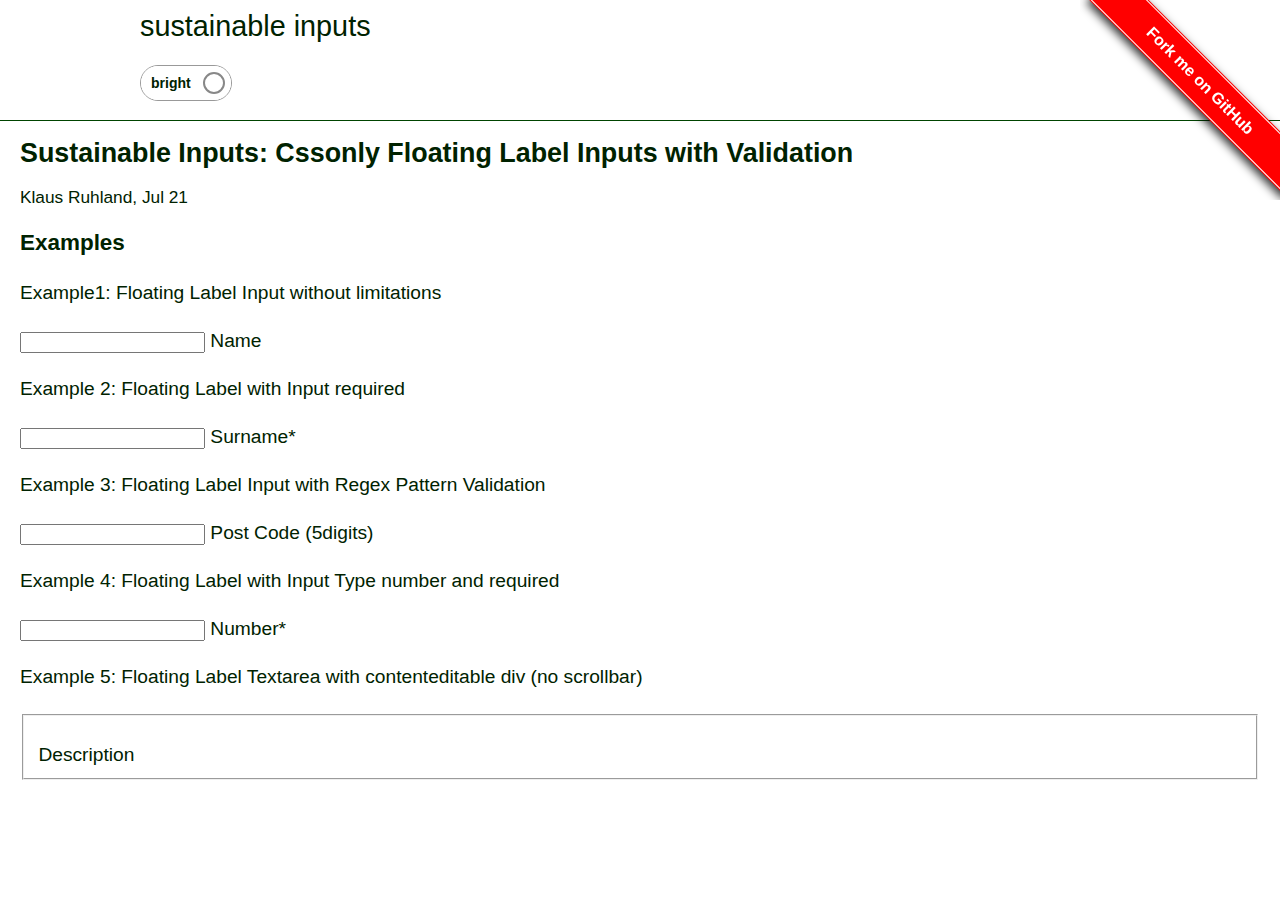
==== index.html @ 29b567c2 "correcitons 090721" ====
<!DOCTYPE html>
<html>
  <head>
    <meta charset="utf-8">
    <meta name="viewport" content="width=device-width, initial-scale=1.0">
    <meta name="google-site-verification" content="NIvedsrhbRO36XuGC5pBYHdrNS_gs_S3iHNRwJfjYGk" />
    <title>Sustainable Inputs klausruhland hszg github cssonly floating label</title>
      <link rel="stylesheet" type="text/css" href="./style.css" />   
      <link rel="stylesheet" type="text/css" href="./src/sustainable-input.css" />   
      <link rel="stylesheet" type="text/css" href="./src/sustainable-floating-label-underline.css" />   
      <link rel="stylesheet" type="text/css" href="./src/sustainable-floating-label-border.css" />   
      <link rel="stylesheet" type="text/css" href="./src/sustainable-floating-editable.css" />   
      <link rel="stylesheet" type="text/css" href="./src/sustainable-checkbox.css" />   
    </head>
  <body>
      <span id="forkongithub"><a href="https://github.com/klausruhland/sustainable-inputs">Fork me on GitHub</a></span>
      <input type="checkbox" name="themeswitch" class="themeswitch-checkbox" id="sustainable-themeswitch" tabindex="0" checked>
      <label class="themeswitch-label" for="sustainable-themeswitch">
          <span class="themeswitch-inner"></span>
          <span class="themeswitch-switch"></span>
      </label>
      <div class="title">
        <h1>sustainable inputs</h1>
      </div>
      <div class="page">
        <h1>Sustainable Inputs: Cssonly Floating Label Inputs with Validation</h1>
        <h2>Klaus Ruhland, Jul 21</h2>
        <div class="form">
          <h3>Examples</h3>
          <h4>Example1: Floating Label Input without limitations</h4>
            <div class="sustainable-input">
              <label class="sustainable-floating-label-underline">
                <input type="text" placeholder=" ">
                <span class="label">Name</span>
              </label>
            </div>
            <h4>Example 2: Floating Label with Input required</h4>
            <div class="sustainable-input">
              <label class="sustainable-floating-label-underline">
                <input required type="text" placeholder=" ">
                <span class="label">Surname*</span>
              </label>
            </div>
            <h4>Example 3: Floating Label Input with Regex Pattern Validation</h4>
            <div class="sustainable-input">
              <label class="sustainable-floating-label-underline">
                <input pattern="^[0-9]{5}$" type="text" placeholder=" ">
                <span class="label">Post Code (5digits)</span>
              </label>
            </div>
            <h4>Example 4: Floating Label with Input Type number and required</h4>
            <div class="sustainable-input">
              <label class="sustainable-floating-label-border">
                  <input type="number" required placeholder=" ">
                  <span class="label">Number*</span>
                </label>
            </div>
            <h4>Example 5: Floating Label Textarea with contenteditable div (no scrollbar)</h4>
            <div class="sustainable-input">
              <fieldset class="sustainable-floating-editable">
                <label>
                  <div class="content" contenteditable="true"></div>
                  <span class="label">Description</span>
                </label>
              </fieldset>
            </div>
        </div>              
      </div>
  </body>
</html>
---- style.css ----
body{
  padding: 0;
  margin: 0;
  border: 0;
  font-family: "Helvetica Neue", Helvetica, Arial, sans-serif; 
}

div.title {
  position: absolute;
  top: 0;
  left: 0;
  right: 0;
  height: 100px;
  border-bottom: 1px solid;
  padding: 10px;
  padding-left: 140px;
  z-index: 5;
  background-image: url(./klausruhland.svg);
  background-repeat: no-repeat;
  background-position-x: 10px;
  background-size: contain;
}

div.title h1{
  font-size: 1.8em;
  font-weight: 200;
  margin: 0;
}

.page {
  position: absolute;
  top: 0;
  left: 0;
  right: 0;
  bottom: 0;
  font-weight: 300;
  font-size: 1.2em;
  padding: 20px;
  padding-top: 120px;
  overflow-y: auto;
  box-sizing: border-box;
}

.page h1{
  font-size: 1.4em;
  font-weight: bold;
}
.page h2{
  font-size: 0.9em;
  font-weight: 200;
}
.page h3{
  font-weight: bold;
}

.page h4{
  font-weight: 300;
}
.form {
    width: auto;
}


.themeswitch-checkbox {
  -webkit-appearance: none;
}
.themeswitch-label {
  z-index: 50;
  position: absolute;
  left: 140px;
  top: 65px;
  width: 90px;
  height: 34px;
  display: block; 
  overflow: hidden; 
  cursor: pointer;
  border: 1px solid #999999; border-radius: 20px;
}
.themeswitch-inner {
  display: block; 
  width: 200%; 
  margin-left: -100%;
  transition: margin 0.3s ease-in 0s;
}
.themeswitch-inner:before, .themeswitch-inner:after {
  display: block; 
  float: left; 
  width: 50%; 
  height: 34px; 
  padding: 0; 
  line-height: 34px;
  font-weight: bold;
  font-size: 14px;
  box-sizing: border-box;
}
.themeswitch-inner:before {
  content: "bright";
  padding-left: 10px;
  background-color: white; 
  color: #002200;
}
.themeswitch-inner:after {
  content: "dark";
  padding-right: 10px;
  background-color: #002200; 
  color: white;
  text-align: right;
}
.themeswitch-switch {
  display: block; width: 18px; margin: 6px;
  background: #FFFFFF;
  position: absolute; top: 0; bottom: 0;
  right: 56px;
  border: 2px solid #888888; 
  border-radius: 20px;
  transition: all 0.3s ease-in 0s; 
}
.themeswitch-checkbox:checked + .themeswitch-label .themeswitch-inner {
  margin-left: 0;
}
.themeswitch-checkbox:checked + .themeswitch-label .themeswitch-switch {
  right: 0px; 
}



.themeswitch-checkbox:checked ~ .page {
  color:#002200;
  background-color: white;
}

.themeswitch-checkbox:not(:checked) ~ .page {
  background-color:#002200;
  color: white;
}

.themeswitch-checkbox:checked ~ div.title {
  color:#002200;
  background-color: white;
  border-color:#004400;
}

.themeswitch-checkbox:not(:checked) ~ div.title {
  background-color:#004400;
  color: white;
  border-color: white;
}

#forkongithub a{
  background:#f00;
  color:#fff;
  text-decoration:none;
  font-family:arial,sans-serif;
  text-align:center;
  font-weight:bold;
  padding:5px 40px;
  font-size:1rem;
  line-height:2rem;
  position:relative;
  transition:0.5s;
}
#forkongithub a:hover{
  background:#c11;
  color:#fff;
}
#forkongithub a::before,#forkongithub a::after{
  content:"";width:100%;
  display:block;position:
    absolute;top:1px;
  left:0;
  height:1px;
  background:#fff;
}
#forkongithub a::after{
  bottom:1px;top:auto;
}
@media screen and (min-width:800px){
  #forkongithub{
    position:fixed;
    display:block;
    top:0;
    right:0;
    width:200px;
    overflow:hidden;
    height:200px;
    z-index:9999;
  }
  #forkongithub a{
    width:200px;
    position:absolute;
    top:60px;
    right:-60px;
    transform:rotate(45deg);
    -webkit-transform:rotate(45deg);
    -ms-transform:rotate(45deg);
    -moz-transform:rotate(45deg);
    -o-transform:rotate(45deg);
    box-shadow:4px 4px 10px rgba(0,0,0,0.8);
  }
}
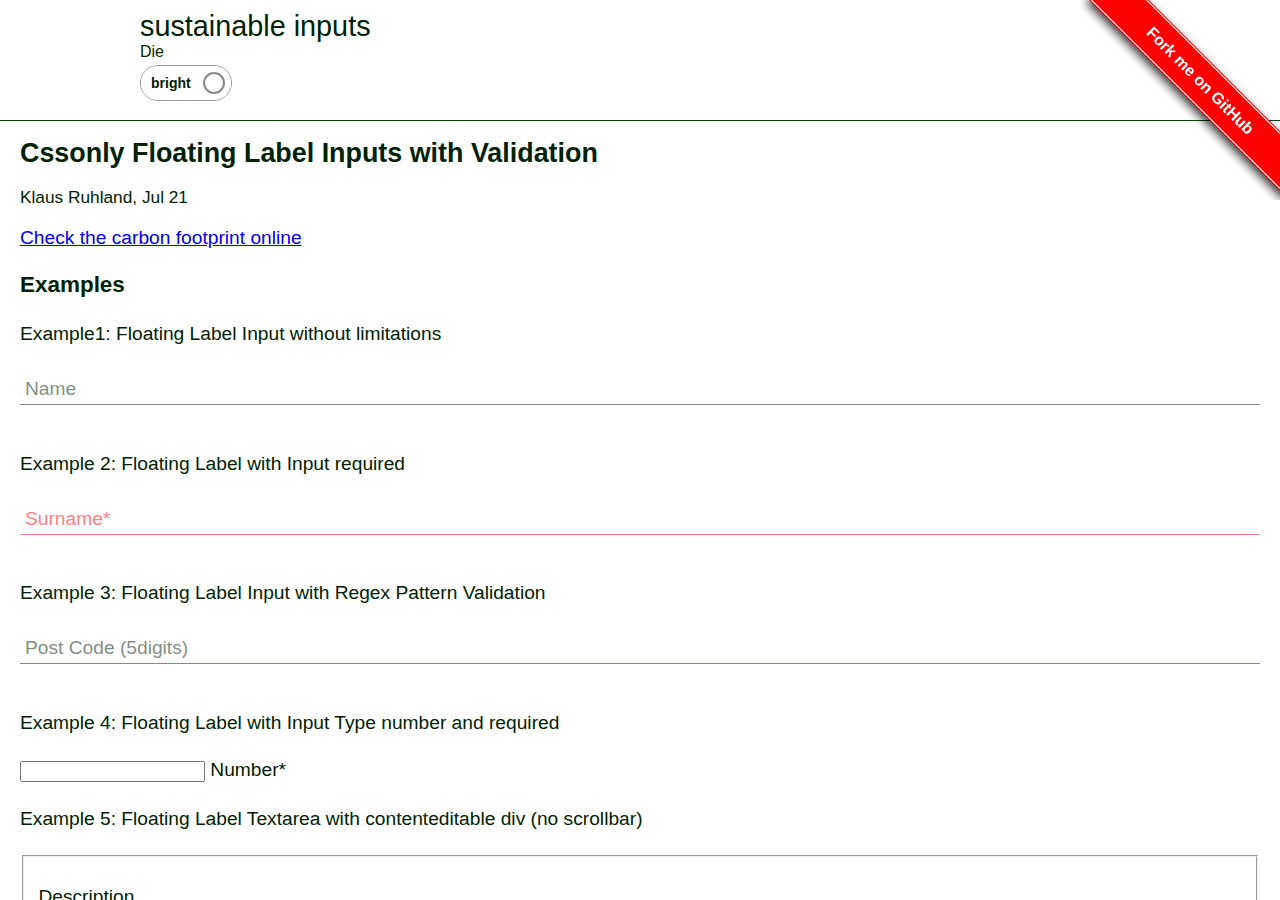
==== commit e3b6171c: "Update index.html" ====
--- a/index.html
+++ b/index.html
@@ -4,27 +4,27 @@
     <meta charset="utf-8">
     <meta name="viewport" content="width=device-width, initial-scale=1.0">
     <meta name="google-site-verification" content="NIvedsrhbRO36XuGC5pBYHdrNS_gs_S3iHNRwJfjYGk" />
-    <title>Sustainable Inputs klausruhland hszg github cssonly floating label</title>
-      <link rel="stylesheet" type="text/css" href="./style.css" />   
-      <link rel="stylesheet" type="text/css" href="./src/sustainable-input.css" />   
-      <link rel="stylesheet" type="text/css" href="./src/sustainable-floating-label-underline.css" />   
-      <link rel="stylesheet" type="text/css" href="./src/sustainable-floating-label-border.css" />   
-      <link rel="stylesheet" type="text/css" href="./src/sustainable-floating-editable.css" />   
-      <link rel="stylesheet" type="text/css" href="./src/sustainable-checkbox.css" />   
-    </head>
+    <title>Sustainable Inputs</title>
+    <link rel="stylesheet" type="text/css" href="./style.css" />   
+    <link rel="stylesheet" type="text/css" href="./src/sustainable-input.css"/>
+    <link rel="stylesheet" type="text/css" href="./src/sustainable-floating-label-underline.css" />   
+    <link rel="stylesheet" type="text/css" href="./src/sustainable-floating-label-border.css"/>
+    <link rel="stylesheet" type="text/css" href="./src/sustainable-floating-editable.css"/>
+  </head>
   <body>
       <span id="forkongithub"><a href="https://github.com/klausruhland/sustainable-inputs">Fork me on GitHub</a></span>
       <input type="checkbox" name="themeswitch" class="themeswitch-checkbox" id="sustainable-themeswitch" tabindex="0" checked>
       <label class="themeswitch-label" for="sustainable-themeswitch">
-          <span class="themeswitch-inner"></span>
-          <span class="themeswitch-switch"></span>
+        <span class="themeswitch-inner"></span>
+        <span class="themeswitch-switch"></span>
       </label>
       <div class="title">
-        <h1>sustainable inputs</h1>
+        <h1>sustainable inputs</h1>Die 
       </div>
       <div class="page">
-        <h1>Sustainable Inputs: Cssonly Floating Label Inputs with Validation</h1>
+        <h1>Cssonly Floating Label Inputs with Validation</h1>
         <h2>Klaus Ruhland, Jul 21</h2>
+        <p><a href="https://www.websitecarbon.com/website/klausruhland-github-io-sustainable-inputs/">Check the carbon footprint online</a></p>
         <div class="form">
           <h3>Examples</h3>
           <h4>Example1: Floating Label Input without limitations</h4>
--- a/src/sustainable-floating-label-underline.css
+++ b/src/sustainable-floating-label-underline.css
@@ -0,0 +1,61 @@
+
+label.sustainable-floating-label-underline { 
+    position:relative; 
+}  
+
+label.sustainable-floating-label-underline input:invalid{
+  color: red;
+  border-color: red;
+}
+label.sustainable-floating-label-underline input:valid{
+  color: inherit;
+}
+label.sustainable-floating-label-underline input:invalid ~ span.label{
+  color: red;
+}
+label.sustainable-floating-label-underline input:valid ~ span.label{
+  color: inherit;
+}
+
+
+label.sustainable-floating-label-underline input{
+  padding: 0.3em 0em 0.3em 0em;
+  display: block;
+  width: 100%;
+  border:none;
+  border-bottom: 1px solid;
+  border-radius: 0;
+  background-color: transparent;
+  font-size: inherit;
+}
+label.sustainable-floating-label-underline input:not(focus){
+  opacity: 0.5;
+}
+label.sustainable-floating-label-underline input:focus { 
+  outline:none; 
+  border-bottom: 2px solid;
+  border-radius: 0;
+}
+label.sustainable-floating-label-underline span.label{
+  font-size: inherit;
+  position: relative;
+  pointer-events:none;
+  opacity: 0.5;
+  left: 5px;
+  width: max-content;
+  top:-1.4em;
+  transition:0.2s ease all; 
+  -moz-transition:0.2s ease all; 
+  -webkit-transition:0.2s ease all;
+}
+label.sustainable-floating-label-underline input:focus ~ span.label, label.sustainable-floating-label-underline input:not(:placeholder-shown) ~ span.label 		{
+  top: -4.8em;
+  left: 0px;
+  font-size:0.6em;
+}
+    
+  label.sustainable-floating-label-underline input:focus, label.sustainable-floating-label-underline input:not(:placeholder-shown){
+    opacity: 1.0;
+  }
+
+
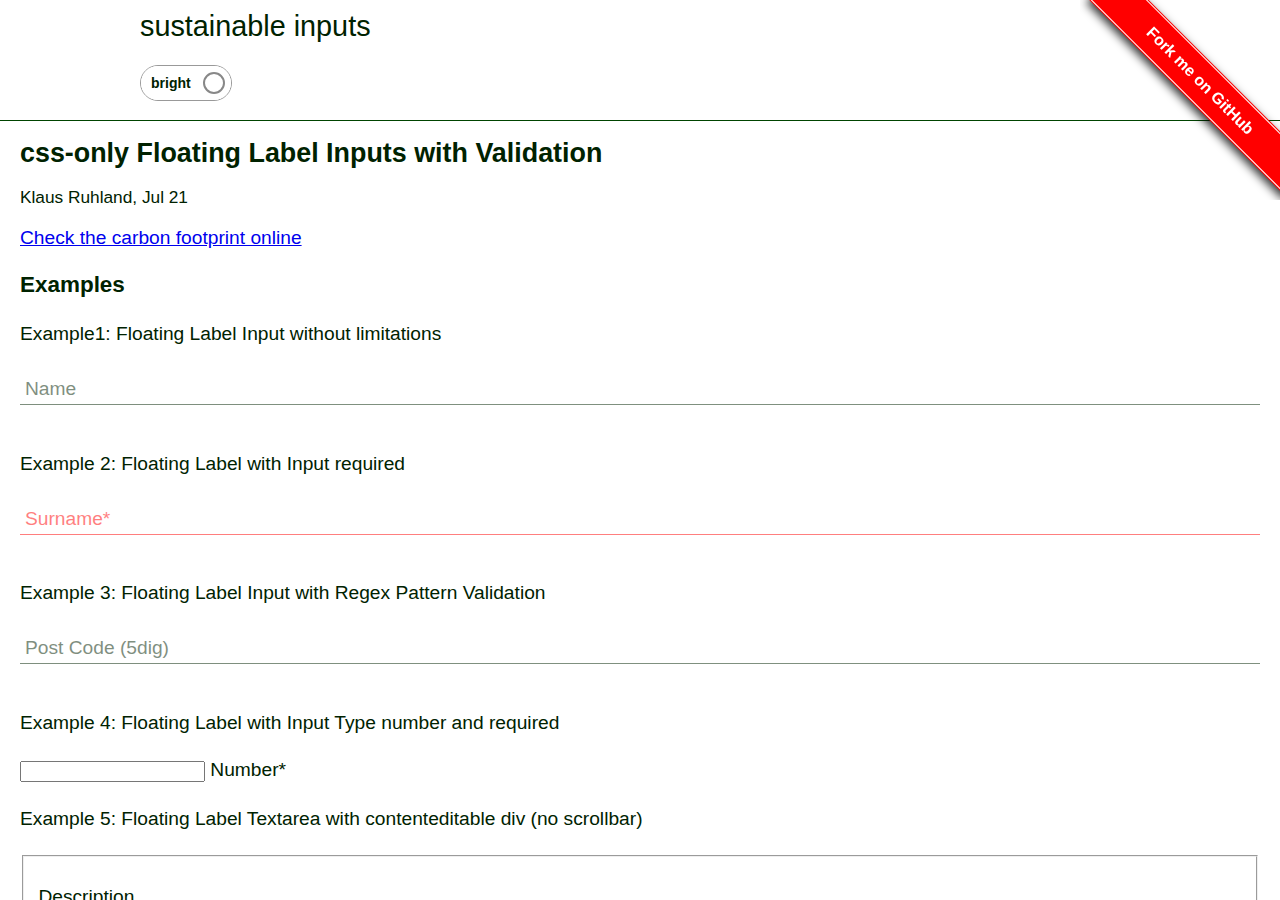
==== commit b5900545: "Update index.html" ====
--- a/index.html
+++ b/index.html
@@ -19,10 +19,10 @@
         <span class="themeswitch-switch"></span>
       </label>
       <div class="title">
-        <h1>sustainable inputs</h1>Die 
+        <h1>sustainable inputs</h1>
       </div>
       <div class="page">
-        <h1>Cssonly Floating Label Inputs with Validation</h1>
+        <h1>css-only Floating Label Inputs with Validation</h1>
         <h2>Klaus Ruhland, Jul 21</h2>
         <p><a href="https://www.websitecarbon.com/website/klausruhland-github-io-sustainable-inputs/">Check the carbon footprint online</a></p>
         <div class="form">
@@ -45,7 +45,7 @@
             <div class="sustainable-input">
               <label class="sustainable-floating-label-underline">
                 <input pattern="^[0-9]{5}$" type="text" placeholder=" ">
-                <span class="label">Post Code (5digits)</span>
+                <span class="label">Post Code (5dig)</span>
               </label>
             </div>
             <h4>Example 4: Floating Label with Input Type number and required</h4>
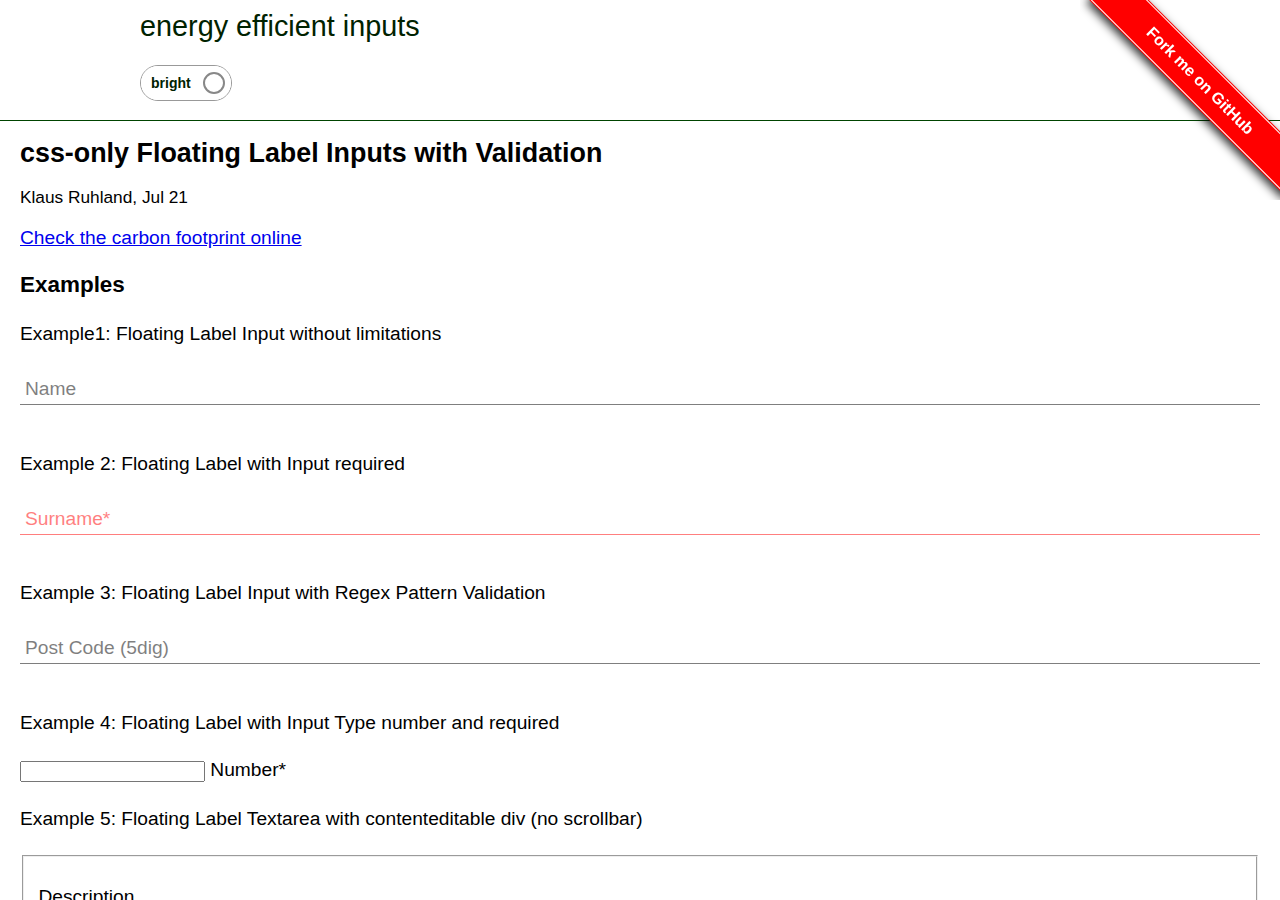
==== commit f50fc861: "Update index.html" ====
--- a/index.html
+++ b/index.html
@@ -19,12 +19,12 @@
         <span class="themeswitch-switch"></span>
       </label>
       <div class="title">
-        <h1>sustainable inputs</h1>
+        <h1>energy efficient inputs</h1>
       </div>
       <div class="page">
         <h1>css-only Floating Label Inputs with Validation</h1>
         <h2>Klaus Ruhland, Jul 21</h2>
-        <p><a href="https://www.websitecarbon.com/website/klausruhland-github-io-sustainable-inputs/">Check the carbon footprint online</a></p>
+        <p><a href="https://www.websitecarbon.com/website/klausruhland-github-io-energy-efficient-inputs/">Check the carbon footprint online</a></p>
         <div class="form">
           <h3>Examples</h3>
           <h4>Example1: Floating Label Input without limitations</h4>
@@ -68,3 +68,4 @@
       </div>
   </body>
 </html>
+
--- a/style.css
+++ b/style.css
@@ -123,10 +123,11 @@
 }
 
 
-
-.themeswitch-checkbox:checked ~ .page {
-  color:#002200;
-  background-color: white;
+@media only screen and (max-width: 600px) {
+  .themeswitch-checkbox:checked ~ .page {
+    color:#111111;
+    background-color: white;
+  }
 }
 
 .themeswitch-checkbox:not(:checked) ~ .page {
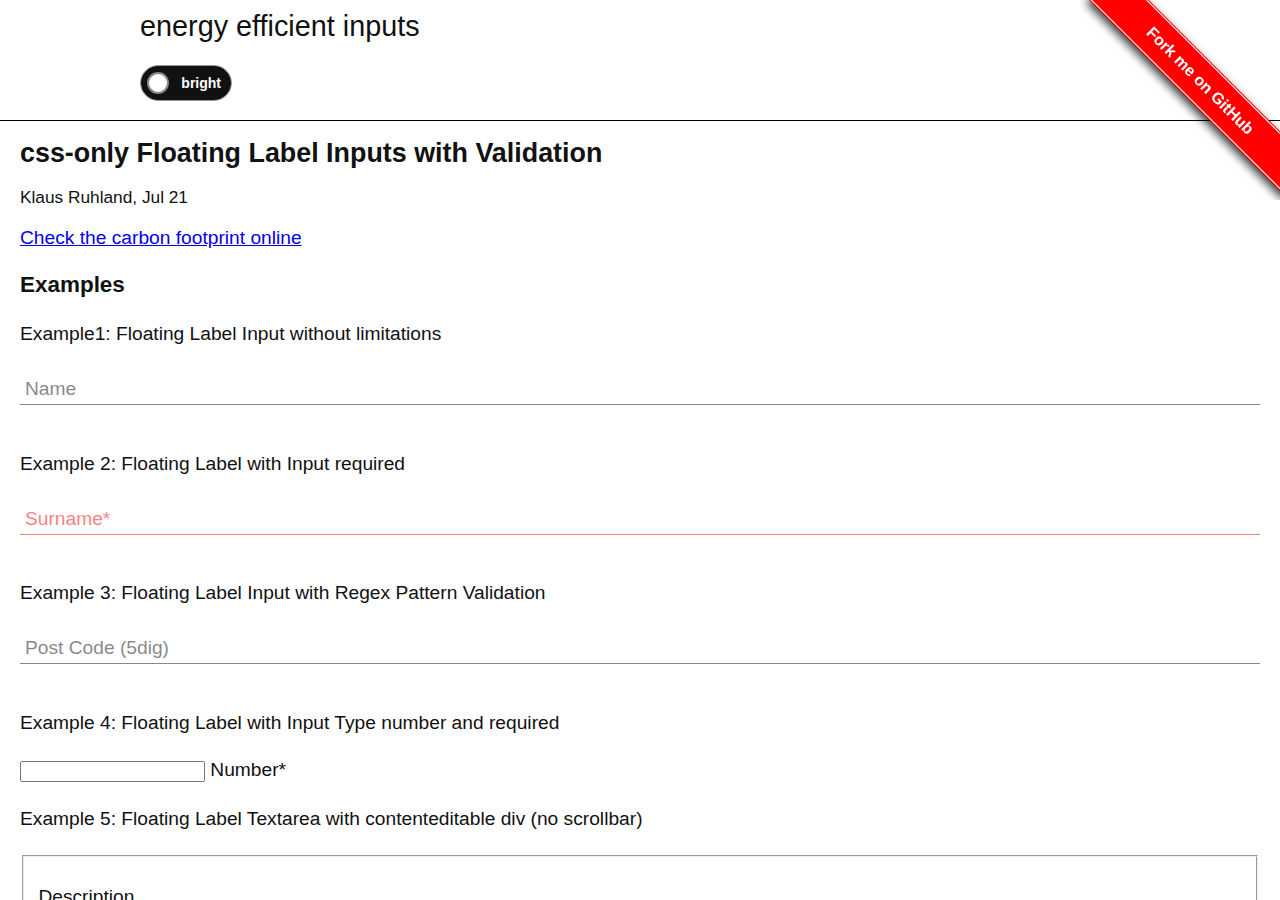
==== commit f4e2bd23: "Update index.html" ====
--- a/index.html
+++ b/index.html
@@ -4,7 +4,7 @@
     <meta charset="utf-8">
     <meta name="viewport" content="width=device-width, initial-scale=1.0">
     <meta name="google-site-verification" content="NIvedsrhbRO36XuGC5pBYHdrNS_gs_S3iHNRwJfjYGk" />
-    <title>Sustainable Inputs</title>
+    <title>Energy Efficient Inputs</title>
     <link rel="stylesheet" type="text/css" href="./style.css" />   
     <link rel="stylesheet" type="text/css" href="./src/sustainable-input.css"/>
     <link rel="stylesheet" type="text/css" href="./src/sustainable-floating-label-underline.css" />   
@@ -13,7 +13,7 @@
   </head>
   <body>
       <span id="forkongithub"><a href="https://github.com/klausruhland/sustainable-inputs">Fork me on GitHub</a></span>
-      <input type="checkbox" name="themeswitch" class="themeswitch-checkbox" id="sustainable-themeswitch" tabindex="0" checked>
+      <input type="checkbox" name="themeswitch" class="themeswitch-checkbox" id="sustainable-themeswitch" tabindex="0">
       <label class="themeswitch-label" for="sustainable-themeswitch">
         <span class="themeswitch-inner"></span>
         <span class="themeswitch-switch"></span>
--- a/style.css
+++ b/style.css
@@ -61,6 +61,8 @@
 }
 
 
+/* themeswitch parameters */
+
 .themeswitch-checkbox {
   -webkit-appearance: none;
 }
@@ -93,19 +95,6 @@
   font-size: 14px;
   box-sizing: border-box;
 }
-.themeswitch-inner:before {
-  content: "bright";
-  padding-left: 10px;
-  background-color: white; 
-  color: #002200;
-}
-.themeswitch-inner:after {
-  content: "dark";
-  padding-right: 10px;
-  background-color: #002200; 
-  color: white;
-  text-align: right;
-}
 .themeswitch-switch {
   display: block; width: 18px; margin: 6px;
   background: #FFFFFF;
@@ -123,29 +112,80 @@
 }
 
 
+
+
 @media only screen and (max-width: 600px) {
+  .themeswitch-inner:before {
+    content: "bright";
+    padding-left: 10px;
+    background-color: white; 
+    color: #111111;
+  }
+  .themeswitch-inner:after {
+    content: "dark";
+    padding-right: 10px;
+    background-color: #111111; 
+    color: white;
+    text-align: right;
+  }
+  .themeswitch-checkbox:checked ~ div.title {
+    color:#111111;
+    background-color: white;
+    border-color:#000000;
+  }
+  .themeswitch-checkbox:not(:checked) ~ div.title {
+    background-color:#000000;
+    color: white;
+    border-color: white;
+  }
+  .themeswitch-checkbox:not(:checked) ~ .page {
+    background-color:#111111;
+    color: white;
+  }
   .themeswitch-checkbox:checked ~ .page {
     color:#111111;
     background-color: white;
   }
-}
-
-.themeswitch-checkbox:not(:checked) ~ .page {
-  background-color:#002200;
-  color: white;
-}
-
-.themeswitch-checkbox:checked ~ div.title {
-  color:#002200;
-  background-color: white;
-  border-color:#004400;
-}
-
-.themeswitch-checkbox:not(:checked) ~ div.title {
-  background-color:#004400;
-  color: white;
-  border-color: white;
-}
+  .themeswitch-checkbox:checked ~ .page a{
+    color: darkorange;
+    background-color: white;
+  }
+}
+@media only screen and (min-width: 601px) {
+  .themeswitch-inner:before {
+    content: "dark";
+    padding-left: 10px;
+    background-color: white; 
+    color: #111111;
+  }
+  .themeswitch-inner:after {
+    content: "bright";
+    padding-right: 10px;
+    background-color: #111111; 
+    color: white;
+    text-align: right;
+  }
+  .themeswitch-checkbox:checked ~ div.title {
+    background-color:#000000;
+    color: white;
+    border-color: white;
+  }
+  .themeswitch-checkbox:not(:checked) ~ div.title {
+    color:#111111;
+    background-color: white;
+    border-color:#000000;
+  }
+  .themeswitch-checkbox:not(:checked) ~ .page {
+    color:#111111;
+    background-color: white;
+  }
+  .themeswitch-checkbox:checked ~ .page {
+    background-color:#111111;
+    color: white;
+  }
+}
+
+
 
 #forkongithub a{
   background:#f00;
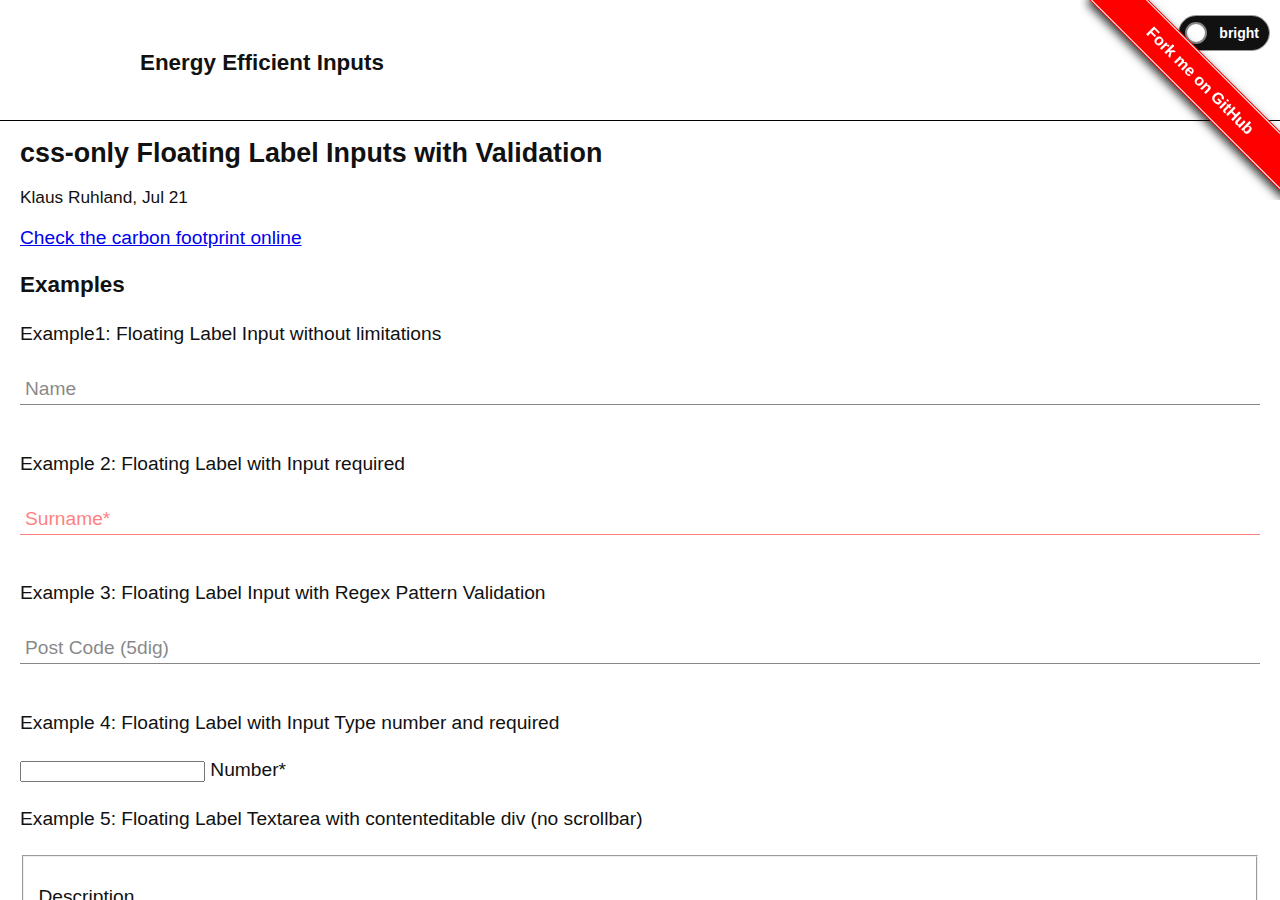
==== commit e49546e3: "my changes" ====
--- a/index.html
+++ b/index.html
@@ -19,7 +19,7 @@
         <span class="themeswitch-switch"></span>
       </label>
       <div class="title">
-        <h1>energy efficient inputs</h1>
+        <h1>Energy Efficient Inputs</h1>
       </div>
       <div class="page">
         <h1>css-only Floating Label Inputs with Validation</h1>
--- a/style.css
+++ b/style.css
@@ -22,10 +22,11 @@
 }
 
 div.title h1{
-  font-size: 1.8em;
-  font-weight: 200;
-  margin: 0;
-}
+  font-size: 1.4em;
+  font-weight: bold;
+  margin: 40px 0 0 0;
+}
+
 
 .page {
   position: absolute;
@@ -69,8 +70,8 @@
 .themeswitch-label {
   z-index: 50;
   position: absolute;
-  left: 140px;
-  top: 65px;
+  right: 10px;
+  top: 15px;
   width: 90px;
   height: 34px;
   display: block; 
@@ -84,6 +85,7 @@
   margin-left: -100%;
   transition: margin 0.3s ease-in 0s;
 }
+
 .themeswitch-inner:before, .themeswitch-inner:after {
   display: block; 
   float: left; 
@@ -114,7 +116,7 @@
 
 
 
-@media only screen and (max-width: 600px) {
+@media only screen and (max-width: 960px) {
   .themeswitch-inner:before {
     content: "bright";
     padding-left: 10px;
@@ -143,15 +145,14 @@
     color: white;
   }
   .themeswitch-checkbox:checked ~ .page {
-    color:#111111;
+    color: #111111;
     background-color: white;
   }
   .themeswitch-checkbox:checked ~ .page a{
     color: darkorange;
-    background-color: white;
-  }
-}
-@media only screen and (min-width: 601px) {
+  }
+}
+@media only screen and (min-width: 961px) {
   .themeswitch-inner:before {
     content: "dark";
     padding-left: 10px;
